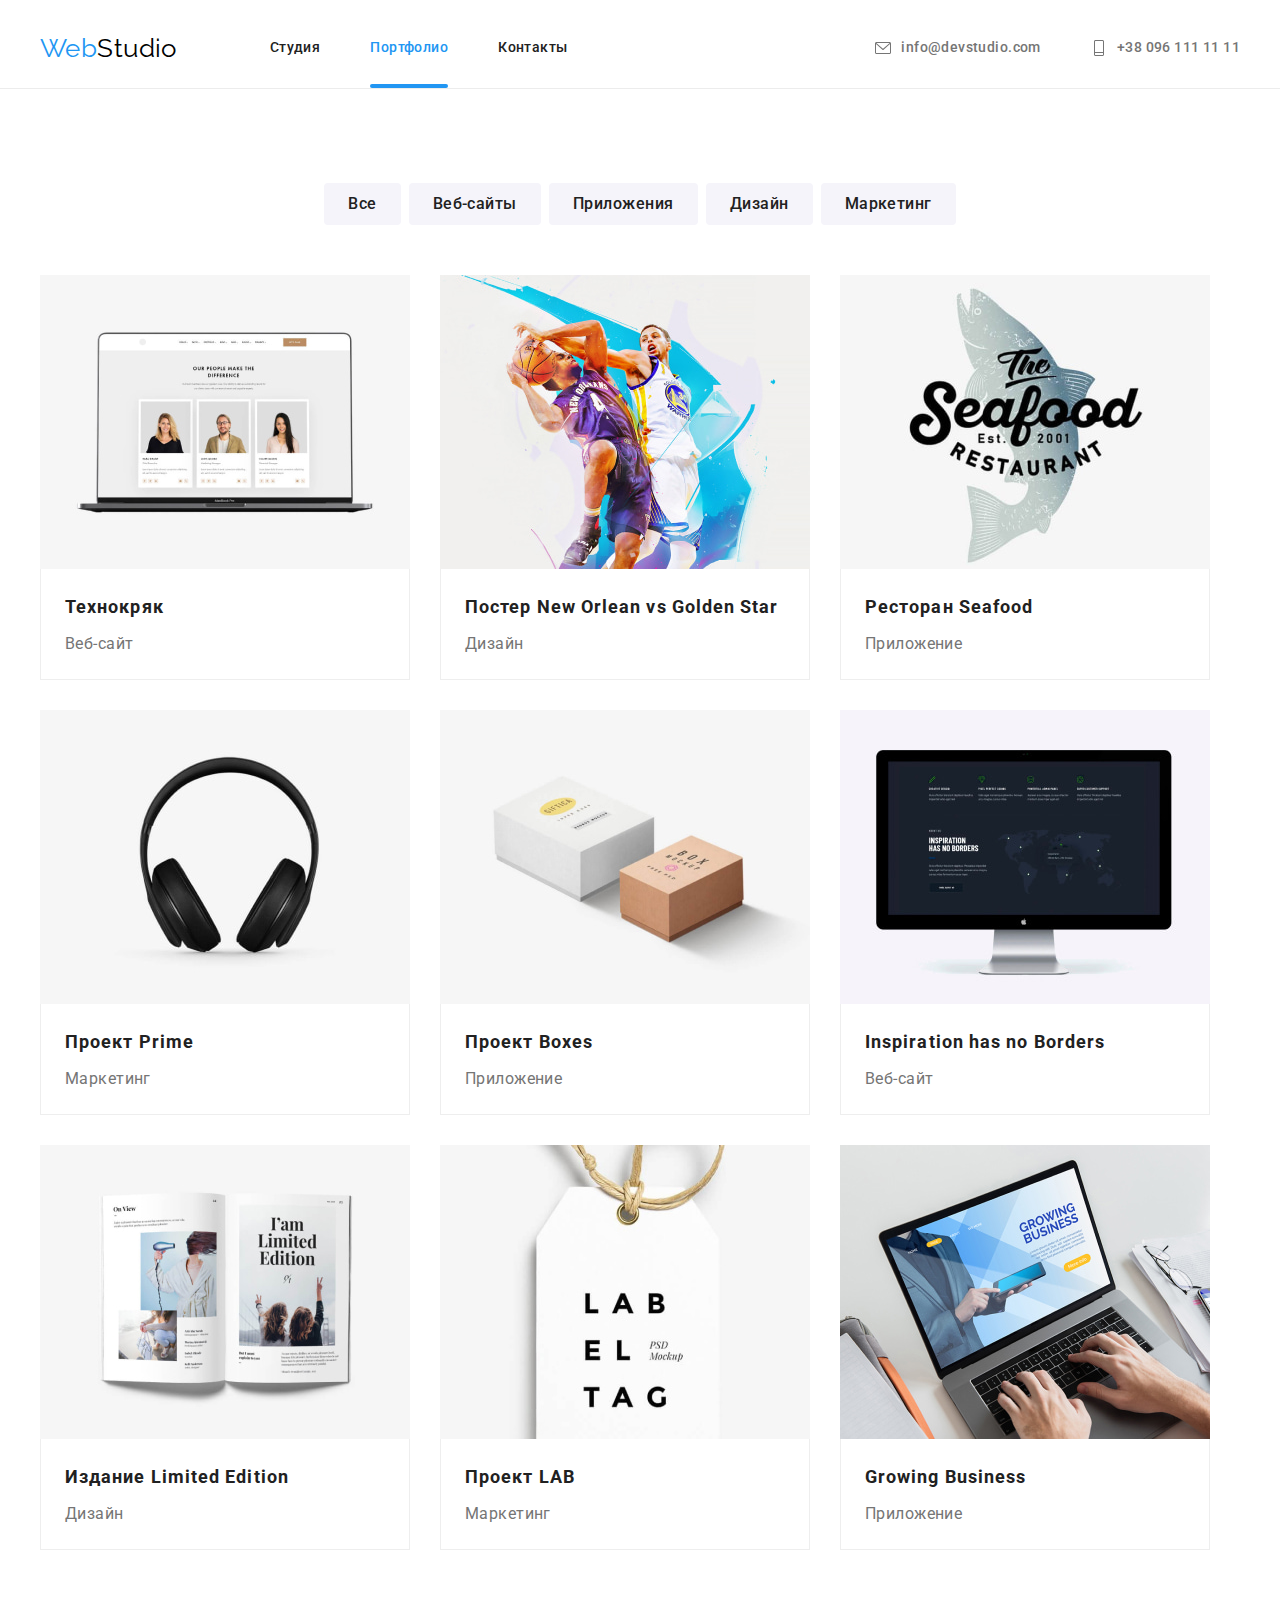
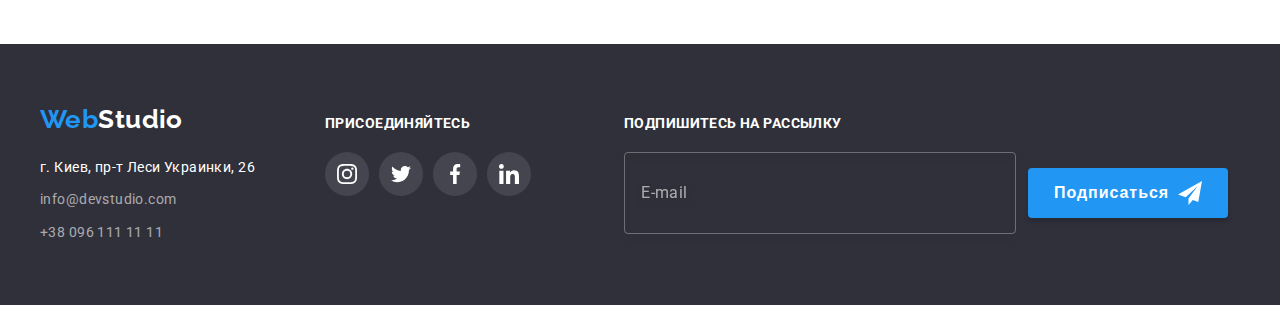
==== portfolio.html @ f27cd748 "Initial commit" ====
<!DOCTYPE html>
<html lang="ru">

<head>
  <meta charset="UTF-8" />
  <meta http-equiv="X-UA-Compatible" content="IE=edge" />
  <meta name="viewport" content="width=device-width, initial-scale=1.0" />
  <title>Web studio</title>
  <link href="https://fonts.googleapis.com/css2?family=Raleway:wght@700&family=Roboto:wght@400;500;700;900&display=swap"
    rel="stylesheet" />
  <link rel="stylesheet" href="https://cdnjs.cloudflare.com/ajax/libs/modern-normalize/1.1.0/modern-normalize.min.css"
    integrity="sha512-wpPYUAdjBVSE4KJnH1VR1HeZfpl1ub8YT/NKx4PuQ5NmX2tKuGu6U/JRp5y+Y8XG2tV+wKQpNHVUX03MfMFn9Q=="
    crossorigin="anonymous" referrerpolicy="no-referrer" />
  <link rel="stylesheet" href="./css/styles.css" />
</head>

<body class="body-portfolio">
  <!-- Шапка сайту -->
  <header class="head">
    <div class="container header">
      <a href="./index.html" class="logo-primary"> <span class="logo-header">Web</span>Studio</a>

      <nav>
        <ul class="nav-list">
          <li class="nav-list-item">
            <a href="./index.html" class="nav-link">Студия</a>
          </li>
          <li class="nav-list-item">
            <a href="./portfolio.html" class="nav-link current">Портфолио</a>
          </li>
          <li class="nav-list-item"><a href="" class="nav-link">Контакты</a></li>
        </ul>
      </nav>

      <ul class="contacts-list">
        <li class="contacts-list-item">
          <a href="mailto:info@devstudio.com" class="contacts-link">
            <svg class="mail-icon">
              <use href="./images/icons.svg#icon-mail"></use>
            </svg>info@devstudio.com</a>
        </li>
        <li class="contacts-list-item">
          <a href="tel:+380961111111" class="contacts-link">
            <svg class="telephone-icon">
              <use href="./images/icons.svg#icon-telephone"></use>
            </svg>+38 096 111 11 11</a>
        </li>
      </ul>
    </div>
  </header>

  <!-- Унікальний контент сторінки -->
  <main>
    <section class="portfolio-section">
      <div class="container">
        <ul class="btn-list">
          <li class="btn-list-item"><button type="button" class="portfolio-btn">Все</button></li>
          <li class="btn-list-item">
            <button type="button" class="portfolio-btn">Веб-сайты</button>
          </li>
          <li class="btn-list-item">
            <button type="button" class="portfolio-btn">Приложения</button>
          </li>
          <li class="btn-list-item">
            <button type="button" class="portfolio-btn">Дизайн</button>
          </li>
          <li class="btn-list-item">
            <button type="button" class="portfolio-btn">Маркетинг</button>
          </li>
        </ul>

        <ul class="portfolio-list">
          <li class="portfolio-list-item">
            <a href="" class="portfolio-link">
              <div class="thumb">
                <img class="portfolio-img" src="./images/portfolio/portf1.jpg" alt="Ноутбук" width="370" />
                <div class="overlay">Ресурс предлагает комплексные предложения с разным уровнем функционала и сервисов. Все это позволит посетителю получить исчерпывающие сведения о компании или частном лице.</div>
              </div>
              <div class="portfolio-container">
                <h2 class="portfolio-title">Технокряк</h2>
                <p class="portfolio-text">Веб-сайт</p>
              </div>
            </a>
          </li>
          <li class="portfolio-list-item">
            <a href="" class="portfolio-link">
              <div class="thumb">
                <img class="portfolio-img" src="./images/portfolio/portf2.jpg" alt="Ноутбук" width="370" />
                <div class="overlay">Ресурс предлагает комплексные предложения с разным уровнем функционала и сервисов. Все это позволит посетителю получить исчерпывающие сведения о компании или частном лице.</div>
              </div>
              <div class="portfolio-container">
                <h2 class="portfolio-title">Постер New Orlean vs Golden Star</h2>
                <p class="portfolio-text">Дизайн</p>
              </div>
            </a>
          </li>
          <li class="portfolio-list-item">
            <a href="" class="portfolio-link"><div class="thumb">
                <img class="portfolio-img" src="./images/portfolio/portf3.jpg" alt="Ноутбук" width="370" />
                <div class="overlay">Ресурс предлагает комплексные предложения с разным уровнем функционала и сервисов. Все это позволит посетителю получить исчерпывающие сведения о компании или частном лице.</div>
              </div>
              <div class="portfolio-container">
                <h2 class="portfolio-title">Ресторан Seafood</h2>
                <p class="portfolio-text">Приложение</p>
              </div>
            </a>
          </li>
          <li class="portfolio-list-item">
            <a href="" class="portfolio-link"><div class="thumb">
                <img class="portfolio-img" src="./images/portfolio/portf4.jpg" alt="Ноутбук" width="370" />
                <div class="overlay">Ресурс предлагает комплексные предложения с разным уровнем функционала и сервисов. Все это позволит посетителю получить исчерпывающие сведения о компании или частном лице.</div>
              </div>
              <div class="portfolio-container">
                <h2 class="portfolio-title">Проект Prime</h2>
                <p class="portfolio-text">Маркетинг</p>
              </div>
            </a>
          </li>
          <li class="portfolio-list-item">
            <a href="" class="portfolio-link"><div class="thumb">
                <img class="portfolio-img" src="./images/portfolio/portf5.jpg" alt="Ноутбук" width="370" />
                <div class="overlay">Ресурс предлагает комплексные предложения с разным уровнем функционала и сервисов. Все это позволит посетителю получить исчерпывающие сведения о компании или частном лице.</div>
              </div>
              <div class="portfolio-container">
                <h2 class="portfolio-title">Проект Boxes</h2>
                <p class="portfolio-text">Приложение</p>
              </div>
            </a>
          </li>
          <li class="portfolio-list-item">
            <a href="" class="portfolio-link"><div class="thumb">
                <img class="portfolio-img" src="./images/portfolio/portf6.jpg" alt="Ноутбук" width="370" />
                <div class="overlay">Ресурс предлагает комплексные предложения с разным уровнем функционала и сервисов. Все это позволит посетителю получить исчерпывающие сведения о компании или частном лице.</div>
              </div>
              <div class="portfolio-container">
                <h2 class="portfolio-title">Inspiration has no Borders</h2>
                <p class="portfolio-text">Веб-сайт</p>
              </div>
            </a>
          </li>
          <li class="portfolio-list-item">
            <a href="" class="portfolio-link"><div class="thumb">
                <img class="portfolio-img" src="./images/portfolio/portf7.jpg" alt="Ноутбук" width="370" />
                <div class="overlay">Ресурс предлагает комплексные предложения с разным уровнем функционала и сервисов. Все это позволит посетителю получить исчерпывающие сведения о компании или частном лице.</div>
              </div>
              <div class="portfolio-container">
                <h2 class="portfolio-title">Издание Limited Edition</h2>
                <p class="portfolio-text">Дизайн</p>
              </div>
            </a>
          </li>
          <li class="portfolio-list-item">
            <a href="" class="portfolio-link"><div class="thumb">
                <img class="portfolio-img" src="./images/portfolio/portf8.jpg" alt="Ноутбук" width="370" />
                <div class="overlay">Ресурс предлагает комплексные предложения с разным уровнем функционала и сервисов. Все это позволит посетителю получить исчерпывающие сведения о компании или частном лице.</div>
              </div>
              <div class="portfolio-container">
                <h2 class="portfolio-title">Проект LAB</h2>
                <p class="portfolio-text">Маркетинг</p>
              </div>
            </a>
          </li>
          <li class="portfolio-list-item">
            <a href="" class="portfolio-link"><div class="thumb">
                <img class="portfolio-img" src="./images/portfolio/portf9.jpg" alt="Ноутбук" width="370" />
                <div class="overlay">Ресурс предлагает комплексные предложения с разным уровнем функционала и сервисов. Все это позволит посетителю получить исчерпывающие сведения о компании или частном лице.</div>
              </div>
              <div class="portfolio-container">
                <h2 class="portfolio-title">Growing Business</h2>
                <p class="portfolio-text">Приложение</p>
              </div>
            </a>
          </li>
        </ul>
      </div>
    </section>
  </main>

  <!-- Підвал сайту -->
  <footer class="footer">
    <div class="container footer-container">
      <div class="address-container">
        <a href="./index.html" class="logo-secondary"><span class="logo-header">Web</span>Studio</a>
        <address class="address">
          <ul class="contacts-footer">
            <li class="contacts-footer-item">
              <a href="" class="address-link">г. Киев, пр-т Леси Украинки, 26</a>
            </li>
            <li class="contacts-footer-item">
              <a href="mailto:info@devstudio.com" class="footer-link">info@devstudio.com</a>
            </li>
            <li class="contacts-footer-item">
              <a href="tel:+380961111111" class="footer-link">+38 096 111 11 11</a>
            </li>
          </ul>
        </address>
      </div>
      <div class="join-container">
        <h3 class="join-title">присоединяйтесь</h3>
        <ul class="join-list">
          <li class="join-list-item">
            <a href="" class="join-link">
              <svg class="join-icon">
                <use href="./images/icons.svg#icon-instagram"></use>
              </svg>
            </a>
          </li>
          <li class="join-list-item">
            <a href="" class="join-link">
              <svg class="join-icon">
                <use href="./images/icons.svg#icon-twitter"></use>
              </svg>
            </a>
          </li>
          <li class="join-list-item">
            <a href="" class="join-link">
              <svg class="join-icon">
                <use href="./images/icons.svg#icon-facebook"></use>
              </svg>
            </a>
          </li>
          <li class="join-list-item">
            <a href="" class="join-link">
              <svg class="join-icon">
                <use href="./images/icons.svg#icon-linkedin"></use>
              </svg>
            </a>
          </li>
        </ul>
      </div>
      <div class="footer-subscription">
        <p class="footer-label">Подпишитесь на рассылку</p>
        <form class="footer-form" autocomplete="off">
            <input class="footer-input" type="email" name="email" placeholder="E-mail" />
          <button class="footer-btn" type="submit">
            Подписаться
            <svg class="footer-icon">
              <use href="./images/icons.svg#icon-send"></use>
            </svg>
          </button>
        </form>
      </div>
    </div>
  </footer>
</body>

</html>
---- css/styles.css ----
/* основний колір тексту #757575*/
/* колір заголовків #212121 */
/* другорядний колір заголовків #2196F3 */
/* колір герой #FFFFFF */

:root {
  --primary-color: #757575;
  --title-color: #212121;
  --secondary-title-color: #2196f3;
  --logo-color: #000000;
  --background-color: #2f303a;
  --hero-color: #ffffff;
}

body {
  margin-right: auto;
  margin-left: auto;
  background-color: var(--hero-color);
  color: var(--primary-color);
  font-family: Roboto, sans-serif;
  font-size: 14px;
  font-weight: 400;
  line-height: 1.7;
  letter-spacing: 0.03em;
}

li {
  list-style-type: none;
}

h1,
h2,
h3,
h4,
h5,
h6,
p,
ul {
  margin: 0;
  padding: 0;
}

.container {
  width: 1200px;
  margin-right: auto;
  margin-left: auto;
  padding-right: 15px;
  padding-left: 15px;
}

img {
  display: block;
}

/* Стилізація хедеру */
.head {
  border-bottom: 1px solid #ececec;
}

.header {
  display: flex;
  align-items: center;
}

.nav-list,
.contacts-list {
  margin: 0;
  padding: 0;
  display: flex;
}

.contacts-list {
  margin-left: auto;
}

.contacts-list-item:not(:last-child) {
  margin-right: 50px;
}

.nav-list-item:not(:last-child) {
  margin-right: 50px;
}

.contacts-link,
.nav-link {
  display: block;
  color: var(--primary-color);
  font-weight: 500;
  line-height: 1.14;
  text-decoration: none;
}

.mail-icon,
.telephone-icon {
  width: 16px;
  height: 16px;
  margin-right: 10px;
  fill: currentColor;
}

.contacts-link {
  display: flex;
  justify-content: center;
  align-items: center;
  padding-top: 32px;
  padding-bottom: 32px;

  transition: color 250ms cubic-bezier(0.4, 0, 0.2, 1);
}

.contacts-link:hover,
.contacts-link:focus {
  color: var(--secondary-title-color);
}

.nav-link {
  position: relative;
  display: block;
  color: var(--title-color);
  padding-top: 32px;
  padding-bottom: 32px;

  transition: color 250ms cubic-bezier(0.4, 0, 0.2, 1);
}

.nav-link:hover,
.nav-link:focus {
  color: var(--secondary-title-color);
}

.nav-link:active {
  color: var(--secondary-title-color);
}

.nav-link.current {
  color: var(--secondary-title-color);
}

.nav-link.current::after {
  content: '';
  position: absolute;
  left: 0;
  bottom: 0;
  display: block;
  width: 100%;
  height: 4px;
  background-color: #2196f3;
  border-radius: 2px;
}

.logo-primary {
  color: var(--logo-color);
  margin-right: 93px;
}
.logo-header {
  color: var(--secondary-title-color);
}
.logo,
.logo-primary {
  display: block;
  font-family: Raleway;
  font-size: 26px;
  line-height: 1.19;
  text-decoration: none;
}

/* Стилізація мейну */
.hero-title {
  max-width: 696px;
  margin-bottom: 30px;
  margin-right: auto;
  margin-left: auto;
  color: var(--hero-color);
  font-weight: 900;
  font-size: 44px;
  line-height: 1.36;
  text-align: center;
  text-transform: uppercase;
}

.section {
  padding-bottom: 94px;
}

.section-hero {
  padding-top: 200px;
  padding-bottom: 200px;
  margin-right: auto;
  margin-left: auto;
  max-width: 1600px;
  height: 600px;
  background-image: linear-gradient(to right, rgba(47, 48, 58, 0.4), rgba(47, 48, 58, 0.4)),
    url(../images/hero.jpg);
  background-size: cover;
  background-position: center;
}

.hero-btn {
  display: block;
  margin-right: auto;
  margin-left: auto;
  border-radius: 4px;
  padding: 10px 32px;
  border: 0;
  color: var(--hero-color);
  background-color: var(--secondary-title-color);
  font-family: Roboto;
  font-weight: 700;
  font-size: 16px;
  line-height: 1.88;
}

.hero-btn:hover,
.hero-btn:focus {
  cursor: pointer;
}

.backdrop {
  position: fixed;
  z-index: 999;
  top: 0;
  left: 0;
  width: 100%;
  height: 100%;
  background-color: rgba(0, 0, 0, 0.2);
  transform: scale(1);
  transition: transform 250ms cubic-bezier(0.4, 0, 0.2, 1),
  opacity 250ms cubic-bezier(0.4, 0, 0.2, 1);
}

.backdrop.is-hidden {
  opacity: 0;
  pointer-events: none;
  transform: scale(1.2);
  transition: 250ms cubic-bezier(0.4, 0, 0.2, 1);;
}

.modal {
  padding: 40px;
  width: 528px;
  height: 581px;
  background-color: var(--hero-color);
  position: absolute;
  top: 50%;
  left: 50%;
  transform: translate(-50%, -50%);
}

.close-btn {
  position: absolute;
  top: 8px;
  right: 8px;
  display: flex;
  justify-content: center;
  align-items: center;
  width: 30px;
  height: 30px;
  border-radius: 50%;
  border: 1px solid rgba(0, 0, 0, 0.1);
  background-color: var(--hero-color);
  cursor: pointer;
  transition: fill 250ms cubic-bezier(0.4, 0, 0.2, 1);
}

.close-icon {
  height: 100%;
}

.close-btn:hover,
.close-btn:focus {
  fill: var(--secondary-title-color);
}

.form-title {
  margin-bottom: 11px;
font-weight: 700;
font-size: 20px;
line-height: 1.15;
text-align: center;

color: var(--title-color)
}

.label {
  display: block;
  margin-bottom: 4px;
font-size: 12px;
line-height: 1.17;
letter-spacing: 0.01em;

color: var(--primary-color)
}

.form-field {
  position: relative;
}

.form-input {
  display: block;
  width: 448px;
height: 40px;
margin-bottom: 10px;
padding: 14px 15px;
padding-left: 42px;
border: 1px solid rgba(33, 33, 33, 0.2);
border-radius: 4px;
transition: border-color 250ms cubic-bezier(0.4, 0, 0.2, 1);
}

.form-input:hover,
.form-input:focus {
  border-color: var(--secondary-title-color);
  outline: none;
}

.form-input:focus + .modal-icon {
  fill: var(--secondary-title-color);
}

.modal-icon {
  position: absolute;
  top: 50%;
  left: 15px;
  width: 18px;
  height: 18px;
  transform: translateY(-50%);
  transition: fill 250ms cubic-bezier(0.4, 0, 0.2, 1);
}

.coment {
  display: block;
  margin-bottom: 20px;
  padding: 12px 16px;
  width: 448px;
  height: 120px;
  border: 1px solid rgba(33, 33, 33, 0.2);
border-radius: 4px;
resize: none;
transition: border-color 250ms cubic-bezier(0.4, 0, 0.2, 1);
}

.coment:hover,
.coment:focus {
  border-color: var(--secondary-title-color);
  outline: none;
}

.condition-link {
  color: var(--secondary-title-color);
  text-decoration: underline;
}

.checkbox-agree {
  display: flex;
  align-items: center;
  justify-content: center;
  margin-bottom: 30px;
line-height: 1.7;

color: var(--primary-color)
}

.checkbox {
  position: absolute;
  appearance: none;
}

.checkbox-icon {
  display: inline-block;
  margin-right: 7px;
  width: 16px;
  height: 15px;
  background-color: transparent;
  border: 1px solid var(--title-color);
  border-radius: 2px;
}

.checkbox:focus + .checkbox-icon {
  border: 2px solid var(--logo-color);
}

.checkbox:checked + .checkbox-icon {
  background-image: url(../images/checkbox.svg);
  background-size: contain;
  border-color: var(--secondary-title-color)
}

.send-btn {
  display: block;
padding: 10px 55px;
margin-right: auto;
margin-left: auto;
background-color: var(--secondary-title-color);
color: var(--hero-color);
font-weight: 700;
font-size: 16px;
line-height: 1.88;
text-align: center;
letter-spacing: 0.06em;
border: none;
box-shadow: 0px 4px 4px rgba(0, 0, 0, 0.15);
border-radius: 4px;
cursor: pointer;
}

.pros-list,
.work-list,
.team-list {
  display: flex;
}

.pros-section {
  padding-top: 94px;
}

.pros-list-item {
  width: 270px;
}

.pros-list-item:not(:last-child) {
  margin-right: 30px;
}

.pros-icon-container {
  width: 270px;
  height: 120px;
  display: flex;
  justify-content: center;
  align-items: center;
  margin-bottom: 30px;
  background-color: #f5f4fa;
  border-radius: 4px;
}

.pros-icon {
  width: 70px;
  height: 70px;
}

.pros-title {
  margin-bottom: 10px;
  color: var(--title-color);
  font-size: 14px;
  font-weight: 700;
  line-height: 1.14;
  text-transform: uppercase;
}

.work-list-item:not(:last-child) {
  margin-right: 30px;
}

.work-list-item {
  position: relative;
}


.work-title,
.team-title {
  margin-bottom: 50px;
  color: var(--title-color);
  font-size: 36px;
  line-height: 1.17;
  text-align: center;
}

.work-text {
  position: absolute;
  left: 0;
  bottom: 0;
  width: 100%;
  height: 70px;
  padding-top: 27px;
  padding-bottom: 27px;

  font-weight: 700;
  line-height: 1.14;
  text-align: center;
  text-transform: uppercase;

  color: var(--hero-color);
  background: rgba(47, 48, 58, 0.8);
}


/* Наша команда */

.team {
  padding-top: 94px;
  padding-bottom: 94px;
  background-color: #f5f4fa;
}

.team-list-item {
  border-bottom-right-radius: 4px;
  border-bottom-left-radius: 4px;
  box-shadow: 0px 1px 3px rgba(0, 0, 0, 0.12), 0px 1px 1px rgba(0, 0, 0, 0.14),
    0px 2px 1px rgba(0, 0, 0, 0.2);
  background-color: var(--hero-color);
  text-align: center;
}

.team-list-item:not(:last-child) {
  margin-right: 30px;
}

.team-container {
  padding-top: 30px;
  padding-right: 32px;
  padding-bottom: 30px;
  padding-left: 32px;
}

.staff-title {
  margin-bottom: 10px;
  color: var(--title-color);
  font-size: 16px;
  font-weight: 500;
  line-height: 1.19;
}

.staff-position {
  margin-bottom: 16px;
  font-size: 16px;
  line-height: 1.19;
}

.social-list {
  display: flex;
}

.social-list-item:not(:last-child) {
  margin-right: 10px;
}

.social-link {
  display: flex;
  justify-content: center;
  align-items: center;
  width: 44px;
  height: 44px;
  border-radius: 50%;

  transition: background-color 250ms cubic-bezier(0.4, 0, 0.2, 1);
}

.social-icon {
  width: 20px;
  height: 20px;
  fill: #afb1b8;

  transition: fill 250ms cubic-bezier(0.4, 0, 0.2, 1);
}

.social-link:hover,
.social-link:focus {
  background-color: var(--secondary-title-color);
  border-radius: 50%;
}

.social-link:hover .social-icon,
.social-link:focus .social-icon {
  fill: var(--hero-color);
}

/* Постійні клієнти */

.clients-section {
  padding-top: 94px;
  padding-bottom: 94px;
}

.clients-title {
  margin-bottom: 50px;
  font-weight: 700;
  font-size: 36px;
  line-height: 1.17;
  text-align: center;

  color: var(--title-color);
}

.clients-list {
  display: flex;
}

.clients-list-item:not(:last-child) {
  margin-right: 30px;
}

.clients-link {
  display: flex;
  justify-content: center;
  align-items: center;
  width: 170px;
  height: 92px;
  border: 1px solid #afb1b8;
  border-radius: 4px;

  transition: border 250ms cubic-bezier(0.4, 0, 0.2, 1);
}

.clients-link:hover,
.clients-link:focus {
  border: 1px solid var(--secondary-title-color);
}

.clients-icon {
  width: 106px;
  height: 60px;
  fill: #afb1b8;

  transition: fill 250ms cubic-bezier(0.4, 0, 0.2, 1);
}

.clients-icon:hover,
.clients-icon:focus {
  fill: var(--secondary-title-color);
}

.clients-link:hover .clients-icon,
.clients-link:focus .clients-icon {
  fill: var(--secondary-title-color);
}

/* Футер */

.footer {
  padding-top: 60px;
  padding-bottom: 60px;
}

.logo,
.logo-secondary {
  font-family: Raleway;
  font-size: 26px;
  font-weight: 700;
  line-height: 1.19;
  text-decoration: none;
  background-color: #2f303a;
}

.logo-secondary {
  color: var(--hero-color);
}

.footer,
.section-hero {
  background-color: var(--background-color);
}

.address {
  margin-top: 20px;
  font-style: normal;
}

.address-link {
  color: var(--hero-color);
  text-decoration: none;
}

.contacts-footer-item:not(:last-child) {
  margin-bottom: 9px;
}

.footer-link {
  color: #ffffff99;
  text-decoration: none;
}

.address-container {
  margin-right: 70px;
}

.footer-container {
  display: flex;
  align-items: baseline;
}

.join-title {
  margin-bottom: 20px;
  font-size: 14px;
  font-weight: 700;
  line-height: 1.14;
  text-transform: uppercase;

  color: var(--hero-color);
}

.join-list {
  display: flex;
}

.join-list-item:not(:last-child) {
  margin-right: 10px;
}

.join-link {
  display: flex;
  justify-content: center;
  align-items: center;
  width: 44px;
  height: 44px;
  border-radius: 50%;
  background-color: rgba(255, 255, 255, 0.1);

  transition: background-color 250ms cubic-bezier(0.4, 0, 0.2, 1);
}

.join-icon {
  width: 20px;
  height: 20px;
  fill: var(--hero-color);
}

.join-link:hover,
.join-link:focus {
  background-color: var(--secondary-title-color);
}

.footer-subscription {
  margin-left: 93px;
}

.footer-form {
display: flex;
justify-content: center;
align-items: center;
}

.footer-label {
  display: block;
  margin-bottom: 20px;

font-weight: 700;
line-height: 1.14;
text-transform: uppercase;

color: var(--hero-color)
}

.footer-input {
  padding: 15px 16px;
  margin-right: 12px;
  width: 358px;
height: 50px;
  border: 1px solid rgba(255, 255, 255, 0.3);
filter: drop-shadow(0px 4px 4px rgba(0, 0, 0, 0.15));
border-radius: 4px;
background-color: transparent;

font-size: 16px;
font-family: Roboto;
line-height: 1.25;
color: var(--hero-color);
}

.footer-input::placeholder {
font-size: 16px;
line-height: 1.25;

display: flex;
align-items: center;
letter-spacing: 0.03em;

color: rgba(255, 255, 255, 0.6);
}

.footer-btn {
  display: flex;
  justify-content: center;
  align-items: center;
width: 200px;
height: 50px;
padding-top: 10px;
padding-bottom: 10px;

background-color: var(--secondary-title-color);
border-color: transparent;
box-shadow: 0px 4px 4px rgba(0, 0, 0, 0.15);
border-radius: 4px;

font-weight: 700;
font-size: 16px;
line-height: 1.88;
letter-spacing: 0.06em;

color: var(--hero-color);

cursor: pointer;
}

.footer-icon {
  width: 24px;
  height: 24px;
  margin-left: 9px;
}

/* Стилізація порфоліо */

.body-portfolio {
  margin-right: auto;
  margin-left: auto;
}

.portfolio-section {
  padding-top: 94px;
  padding-bottom: 94px;
}

.btn-list {
  display: flex;
  justify-content: center;
  margin-bottom: 50px;
}

.portfolio-btn {
  padding: 6px 22px;
  border-radius: 4px;
  border-color: transparent;
  cursor: pointer;
  background-color: #f5f4fa;
  color: var(--title-color);
  font-family: Roboto;
  font-size: 16px;
  font-weight: 500;
  line-height: 1.6;
  letter-spacing: 0.03em;

  transition: background-color 250ms cubic-bezier(0.4, 0, 0.2, 1),
    color 250ms cubic-bezier(0.4, 0, 0.2, 1), box-shadow 250ms cubic-bezier(0.4, 0, 0.2, 1);
}

.btn-list-item:not(:last-child) {
  margin-right: 8px;
}

.portfolio-btn:hover,
.portfolio-btn:focus {
  background-color: var(--secondary-title-color);
  color: var(--hero-color);
  box-shadow: 0px 3px 1px rgba(0, 0, 0, 0.1), 0px 1px 2px rgba(0, 0, 0, 0.08),
    0px 2px 2px rgba(0, 0, 0, 0.12);
}

.portfolio-list {
  display: flex;
  flex-wrap: wrap;
  gap: 30px;
}

.thumb {
  position: relative;
  overflow: hidden;
}

.overlay {
  position: absolute;
  left: 0;
  top: 0;
  padding: 63px 24px;
  width: 100%;
  font-size: 18px;
  line-height: 1.56;

  color: #ffffff;
  background-color: rgba(33, 150, 243, 0.9);
  transform: translateY(100%);
  transition: transform 250ms cubic-bezier(0.4, 0, 0.2, 1);
}



.portfolio-title {
  color: var(--title-color);
  font-size: 18px;
  line-height: 2;
  letter-spacing: 0.06em;
}

.portfolio-text {
  margin-top: 4px;
  color: var(--primary-color);
  font-size: 16px;
  line-height: 1.88;
}

.portfolio-container {
  padding-top: 20px;
  padding-right: 24px;
  padding-bottom: 20px;
  padding-left: 24px;
  border-bottom: 1px solid #eeeeee;
  border-right: 1px solid #eeeeee;
  border-left: 1px solid #eeeeee;
}

.portfolio-link {
  display: block;
  text-decoration: none;

  transition: box-shadow 250ms cubic-bezier(0.4, 0, 0.2, 1);
}

.portfolio-link:hover,
.portfolio-link:focus {
  box-shadow: 0px 1px 1px rgba(0, 0, 0, 0.12), 0px 4px 4px rgba(0, 0, 0, 0.06),
    1px 4px 6px rgba(0, 0, 0, 0.16);
}

.portfolio-link:hover .overlay,
.portfolio-link:focus .overlay{
  transform: translateY(0);
}
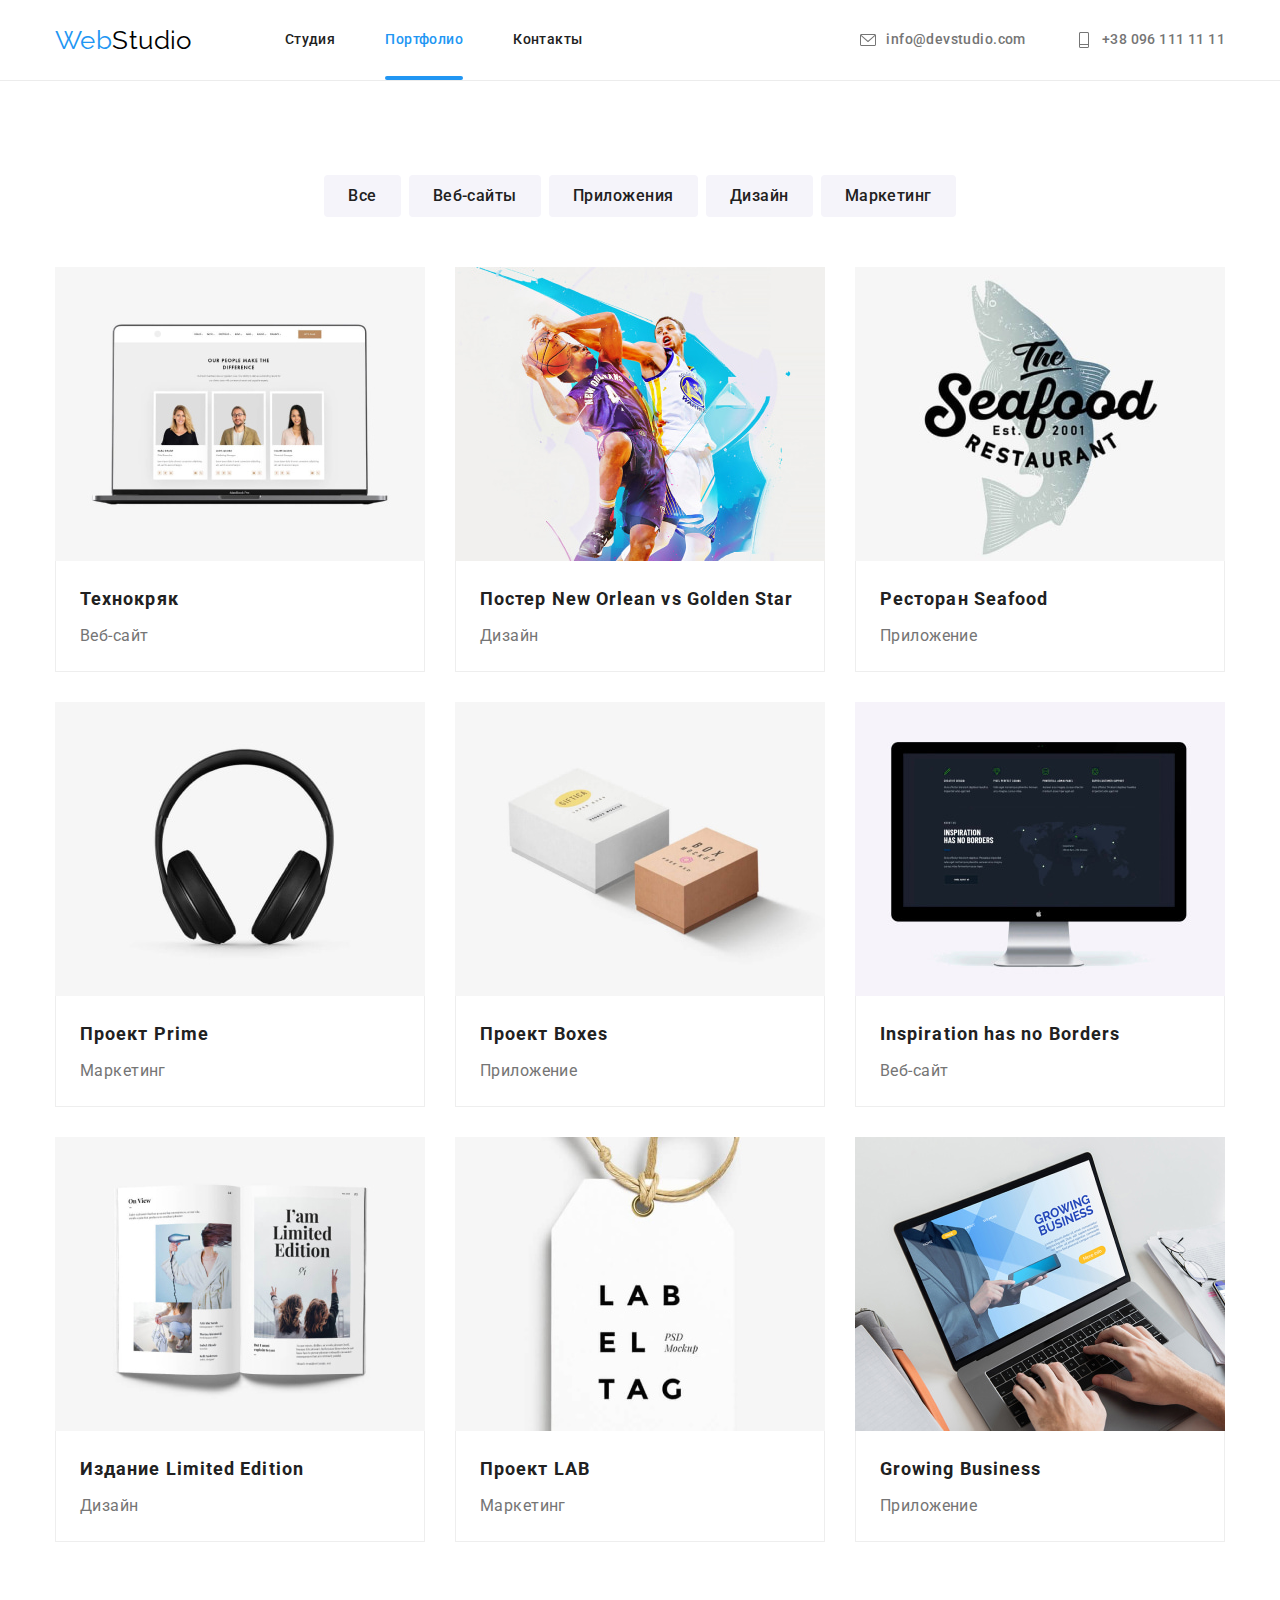
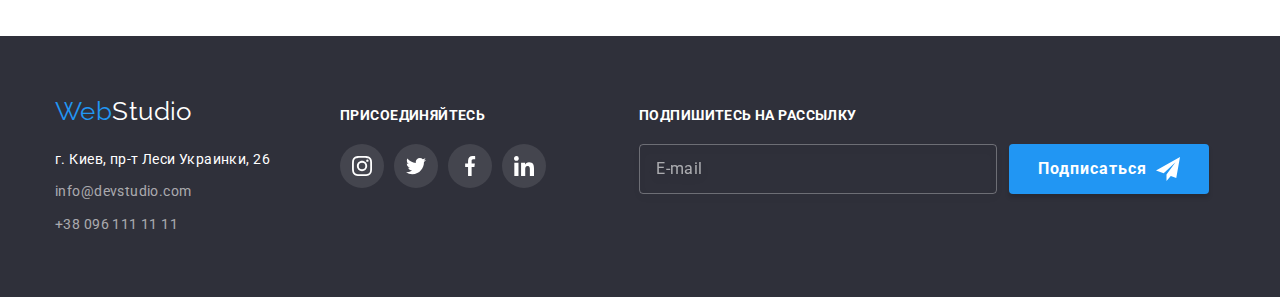
==== commit e8500c79: "Використання методології ВЕМ і препроцесора SASS" ====
--- a/portfolio.html
+++ b/portfolio.html
@@ -8,70 +8,71 @@
   <title>Web studio</title>
   <link href="https://fonts.googleapis.com/css2?family=Raleway:wght@700&family=Roboto:wght@400;500;700;900&display=swap"
     rel="stylesheet" />
-  <link rel="stylesheet" href="https://cdnjs.cloudflare.com/ajax/libs/modern-normalize/1.1.0/modern-normalize.min.css"
-    integrity="sha512-wpPYUAdjBVSE4KJnH1VR1HeZfpl1ub8YT/NKx4PuQ5NmX2tKuGu6U/JRp5y+Y8XG2tV+wKQpNHVUX03MfMFn9Q=="
-    crossorigin="anonymous" referrerpolicy="no-referrer" />
-  <link rel="stylesheet" href="./css/styles.css" />
+    <link rel="stylesheet" href="./css/main.min.css">
 </head>
 
 <body class="body-portfolio">
   <!-- Шапка сайту -->
   <header class="head">
-    <div class="container header">
-      <a href="./index.html" class="logo-primary"> <span class="logo-header">Web</span>Studio</a>
-
-      <nav>
-        <ul class="nav-list">
-          <li class="nav-list-item">
-            <a href="./index.html" class="nav-link">Студия</a>
-          </li>
-          <li class="nav-list-item">
-            <a href="./portfolio.html" class="nav-link current">Портфолио</a>
-          </li>
-          <li class="nav-list-item"><a href="" class="nav-link">Контакты</a></li>
-        </ul>
-      </nav>
-
-      <ul class="contacts-list">
-        <li class="contacts-list-item">
-          <a href="mailto:info@devstudio.com" class="contacts-link">
-            <svg class="mail-icon">
-              <use href="./images/icons.svg#icon-mail"></use>
-            </svg>info@devstudio.com</a>
-        </li>
-        <li class="contacts-list-item">
-          <a href="tel:+380961111111" class="contacts-link">
-            <svg class="telephone-icon">
-              <use href="./images/icons.svg#icon-telephone"></use>
-            </svg>+38 096 111 11 11</a>
-        </li>
-      </ul>
-    </div>
-  </header>
+        <div class="container header">
+            <a href="./index.html" class="logo--primary">
+                <span class="logo-header">Web</span>Studio</a>
+
+            <nav>
+                <ul class="nav-list">
+                    <li class="nav-list__item">
+                        <a href="./index.html" class="nav__link">Студия</a>
+                    </li>
+                    <li class="nav-list__item">
+                        <a href="./portfolio.html" class="nav__link nav__link--current">Портфолио</a>
+                    </li>
+                    <li class="nav-list__item">
+                        <a href="" class="nav__link">Контакты</a>
+                    </li>
+                </ul>
+            </nav>
+
+            <ul class="contacts-list">
+                <li class="contacts-list__item">
+                    <a href="mailto:info@devstudio.com" class="contacts__link">
+                        <svg class="mail-icon">
+                            <use href="./images/icons.svg#icon-mail"></use>
+                        </svg>info@devstudio.com</a>
+                </li>
+                <li class="contacts-list__item">
+                    <a href="tel:+380961111111" class="contacts__link">
+                        <svg class="telephone-icon">
+                            <use href="./images/icons.svg#icon-telephone"></use>
+                        </svg>+38 096 111 11 11</a>
+                </li>
+            </ul>
+        </div>
+    </header>
+
 
   <!-- Унікальний контент сторінки -->
   <main>
     <section class="portfolio-section">
       <div class="container">
         <ul class="btn-list">
-          <li class="btn-list-item"><button type="button" class="portfolio-btn">Все</button></li>
-          <li class="btn-list-item">
-            <button type="button" class="portfolio-btn">Веб-сайты</button>
-          </li>
-          <li class="btn-list-item">
-            <button type="button" class="portfolio-btn">Приложения</button>
-          </li>
-          <li class="btn-list-item">
-            <button type="button" class="portfolio-btn">Дизайн</button>
-          </li>
-          <li class="btn-list-item">
-            <button type="button" class="portfolio-btn">Маркетинг</button>
+          <li class="btn-list__item"><button type="button" class="btn-list__button">Все</button></li>
+          <li class="btn-list__item">
+            <button type="button" class="btn-list__button">Веб-сайты</button>
+          </li>
+          <li class="btn-list__item">
+            <button type="button" class="btn-list__button">Приложения</button>
+          </li>
+          <li class="btn-list__item">
+            <button type="button" class="btn-list__button">Дизайн</button>
+          </li>
+          <li class="btn-list__item">
+            <button type="button" class="btn-list__button">Маркетинг</button>
           </li>
         </ul>
 
         <ul class="portfolio-list">
-          <li class="portfolio-list-item">
-            <a href="" class="portfolio-link">
+          <li class="portfolio-list__item">
+            <a href="" class="portfolio-list__link">
               <div class="thumb">
                 <img class="portfolio-img" src="./images/portfolio/portf1.jpg" alt="Ноутбук" width="370" />
                 <div class="overlay">Ресурс предлагает комплексные предложения с разным уровнем функционала и сервисов. Все это позволит посетителю получить исчерпывающие сведения о компании или частном лице.</div>
@@ -82,8 +83,8 @@
               </div>
             </a>
           </li>
-          <li class="portfolio-list-item">
-            <a href="" class="portfolio-link">
+          <li class="portfolio-list__item">
+            <a href="" class="portfolio-list__link">
               <div class="thumb">
                 <img class="portfolio-img" src="./images/portfolio/portf2.jpg" alt="Ноутбук" width="370" />
                 <div class="overlay">Ресурс предлагает комплексные предложения с разным уровнем функционала и сервисов. Все это позволит посетителю получить исчерпывающие сведения о компании или частном лице.</div>
@@ -94,8 +95,8 @@
               </div>
             </a>
           </li>
-          <li class="portfolio-list-item">
-            <a href="" class="portfolio-link"><div class="thumb">
+          <li class="portfolio-list__item">
+            <a href="" class="portfolio-list__link"><div class="thumb">
                 <img class="portfolio-img" src="./images/portfolio/portf3.jpg" alt="Ноутбук" width="370" />
                 <div class="overlay">Ресурс предлагает комплексные предложения с разным уровнем функционала и сервисов. Все это позволит посетителю получить исчерпывающие сведения о компании или частном лице.</div>
               </div>
@@ -105,8 +106,8 @@
               </div>
             </a>
           </li>
-          <li class="portfolio-list-item">
-            <a href="" class="portfolio-link"><div class="thumb">
+          <li class="portfolio-list__item">
+            <a href="" class="portfolio-list__link"><div class="thumb">
                 <img class="portfolio-img" src="./images/portfolio/portf4.jpg" alt="Ноутбук" width="370" />
                 <div class="overlay">Ресурс предлагает комплексные предложения с разным уровнем функционала и сервисов. Все это позволит посетителю получить исчерпывающие сведения о компании или частном лице.</div>
               </div>
@@ -116,8 +117,8 @@
               </div>
             </a>
           </li>
-          <li class="portfolio-list-item">
-            <a href="" class="portfolio-link"><div class="thumb">
+          <li class="portfolio-list__item">
+            <a href="" class="portfolio-list__link"><div class="thumb">
                 <img class="portfolio-img" src="./images/portfolio/portf5.jpg" alt="Ноутбук" width="370" />
                 <div class="overlay">Ресурс предлагает комплексные предложения с разным уровнем функционала и сервисов. Все это позволит посетителю получить исчерпывающие сведения о компании или частном лице.</div>
               </div>
@@ -127,8 +128,8 @@
               </div>
             </a>
           </li>
-          <li class="portfolio-list-item">
-            <a href="" class="portfolio-link"><div class="thumb">
+          <li class="portfolio-list__item">
+            <a href="" class="portfolio-list__link"><div class="thumb">
                 <img class="portfolio-img" src="./images/portfolio/portf6.jpg" alt="Ноутбук" width="370" />
                 <div class="overlay">Ресурс предлагает комплексные предложения с разным уровнем функционала и сервисов. Все это позволит посетителю получить исчерпывающие сведения о компании или частном лице.</div>
               </div>
@@ -138,8 +139,8 @@
               </div>
             </a>
           </li>
-          <li class="portfolio-list-item">
-            <a href="" class="portfolio-link"><div class="thumb">
+          <li class="portfolio-list__item">
+            <a href="" class="portfolio-list__link"><div class="thumb">
                 <img class="portfolio-img" src="./images/portfolio/portf7.jpg" alt="Ноутбук" width="370" />
                 <div class="overlay">Ресурс предлагает комплексные предложения с разным уровнем функционала и сервисов. Все это позволит посетителю получить исчерпывающие сведения о компании или частном лице.</div>
               </div>
@@ -149,8 +150,8 @@
               </div>
             </a>
           </li>
-          <li class="portfolio-list-item">
-            <a href="" class="portfolio-link"><div class="thumb">
+          <li class="portfolio-list__item">
+            <a href="" class="portfolio-list__link"><div class="thumb">
                 <img class="portfolio-img" src="./images/portfolio/portf8.jpg" alt="Ноутбук" width="370" />
                 <div class="overlay">Ресурс предлагает комплексные предложения с разным уровнем функционала и сервисов. Все это позволит посетителю получить исчерпывающие сведения о компании или частном лице.</div>
               </div>
@@ -160,8 +161,8 @@
               </div>
             </a>
           </li>
-          <li class="portfolio-list-item">
-            <a href="" class="portfolio-link"><div class="thumb">
+          <li class="portfolio-list__item">
+            <a href="" class="portfolio-list__link"><div class="thumb">
                 <img class="portfolio-img" src="./images/portfolio/portf9.jpg" alt="Ноутбук" width="370" />
                 <div class="overlay">Ресурс предлагает комплексные предложения с разным уровнем функционала и сервисов. Все это позволит посетителю получить исчерпывающие сведения о компании или частном лице.</div>
               </div>
@@ -180,17 +181,17 @@
   <footer class="footer">
     <div class="container footer-container">
       <div class="address-container">
-        <a href="./index.html" class="logo-secondary"><span class="logo-header">Web</span>Studio</a>
+        <a href="./index.html" class="logo--secondary"><span class="logo-header">Web</span>Studio</a>
         <address class="address">
           <ul class="contacts-footer">
-            <li class="contacts-footer-item">
+            <li class="contacts-footer__item">
               <a href="" class="address-link">г. Киев, пр-т Леси Украинки, 26</a>
             </li>
-            <li class="contacts-footer-item">
-              <a href="mailto:info@devstudio.com" class="footer-link">info@devstudio.com</a>
+            <li class="contacts-footer__item">
+              <a href="mailto:info@devstudio.com" class="contacts-footer__link">info@devstudio.com</a>
             </li>
-            <li class="contacts-footer-item">
-              <a href="tel:+380961111111" class="footer-link">+38 096 111 11 11</a>
+            <li class="contacts-footer__item">
+              <a href="tel:+380961111111" class="contacts-footer__link">+38 096 111 11 11</a>
             </li>
           </ul>
         </address>
@@ -198,30 +199,30 @@
       <div class="join-container">
         <h3 class="join-title">присоединяйтесь</h3>
         <ul class="join-list">
-          <li class="join-list-item">
-            <a href="" class="join-link">
-              <svg class="join-icon">
+          <li class="join-list__item">
+            <a href="" class="join-list__link">
+              <svg class="join-list__icon">
                 <use href="./images/icons.svg#icon-instagram"></use>
               </svg>
             </a>
           </li>
-          <li class="join-list-item">
-            <a href="" class="join-link">
-              <svg class="join-icon">
+          <li class="join-list__item">
+            <a href="" class="join-list__link">
+              <svg class="join-list__icon">
                 <use href="./images/icons.svg#icon-twitter"></use>
               </svg>
             </a>
           </li>
-          <li class="join-list-item">
-            <a href="" class="join-link">
-              <svg class="join-icon">
+          <li class="join-list__item">
+            <a href="" class="join-list__link">
+              <svg class="join-list__icon">
                 <use href="./images/icons.svg#icon-facebook"></use>
               </svg>
             </a>
           </li>
-          <li class="join-list-item">
-            <a href="" class="join-link">
-              <svg class="join-icon">
+          <li class="join-list__item">
+            <a href="" class="join-list__link">
+              <svg class="join-list__icon">
                 <use href="./images/icons.svg#icon-linkedin"></use>
               </svg>
             </a>
@@ -234,7 +235,7 @@
             <input class="footer-input" type="email" name="email" placeholder="E-mail" />
           <button class="footer-btn" type="submit">
             Подписаться
-            <svg class="footer-icon">
+            <svg class="footer-btn__icon">
               <use href="./images/icons.svg#icon-send"></use>
             </svg>
           </button>
--- a/css/main.min.css
+++ b/css/main.min.css
@@ -0,0 +1 @@
+/*! modern-normalize v1.1.0 | MIT License | https://github.com/sindresorhus/modern-normalize */*,::after,::before{-webkit-box-sizing:border-box;box-sizing:border-box}html{-moz-tab-size:4;-o-tab-size:4;tab-size:4}html{line-height:1.15;-webkit-text-size-adjust:100%}body{margin:0}body{font-family:system-ui,-apple-system,"Segoe UI",Roboto,Helvetica,Arial,sans-serif,"Apple Color Emoji","Segoe UI Emoji"}hr{height:0;color:inherit}abbr[title]{-webkit-text-decoration:underline dotted;text-decoration:underline dotted}b,strong{font-weight:bolder}code,kbd,pre,samp{font-family:ui-monospace,SFMono-Regular,Consolas,"Liberation Mono",Menlo,monospace;font-size:1em}small{font-size:80%}sub,sup{font-size:75%;line-height:0;position:relative;vertical-align:baseline}sub{bottom:-0.25em}sup{top:-0.5em}table{text-indent:0;border-color:inherit}button,input,optgroup,select,textarea{font-family:inherit;font-size:100%;line-height:1.15;margin:0}button,select{text-transform:none}[type=button],[type=reset],[type=submit],button{-webkit-appearance:button}::-moz-focus-inner{border-style:none;padding:0}:-moz-focusring{outline:1px dotted ButtonText}:-moz-ui-invalid{box-shadow:none}legend{padding:0}progress{vertical-align:baseline}::-webkit-inner-spin-button,::-webkit-outer-spin-button{height:auto}[type=search]{-webkit-appearance:textfield;outline-offset:-2px}::-webkit-search-decoration{-webkit-appearance:none}::-webkit-file-upload-button{-webkit-appearance:button;font:inherit}summary{display:list-item}body{margin-right:auto;margin-left:auto;background-color:#fff;color:#757575;font-family:Roboto,sans-serif;font-size:14px;font-weight:400;line-height:1.7;letter-spacing:.03em}li{list-style-type:none}h1,h2,h3,h4,h5,h6,p,ul{margin:0;padding:0}.container{width:1200px;margin-right:auto;margin-left:auto;padding-right:15px;padding-left:15px}img{display:block}.section{padding-bottom:94px}.portfolio-section{padding-top:94px;padding-bottom:94px}.logo-header{color:#2196f3}.logo--secondary,.logo--primary{font-family:Raleway,sans-serif;font-size:26px;line-height:1.19;text-decoration:none}.head{border-bottom:1px solid #ececec}.header{display:-webkit-box;display:-ms-flexbox;display:flex;-webkit-box-align:center;-ms-flex-align:center;align-items:center}.logo--primary{margin-right:93px;color:#000}.nav-list{margin:0;padding:0;display:-webkit-box;display:-ms-flexbox;display:flex}.nav-list__item:not(:last-child){margin-right:50px}.nav__link{display:block;color:#757575;font-weight:500;line-height:1.14;text-decoration:none}.nav__link{position:relative;display:block;color:#212121;padding-top:32px;padding-bottom:32px;-webkit-transition:color 250ms cubic-bezier(0.4, 0, 0.2, 1);transition:color 250ms cubic-bezier(0.4, 0, 0.2, 1)}.nav__link:hover,.nav__link:focus{color:#2196f3}.nav__link:active{color:#2196f3}.nav__link--current{color:#2196f3}.nav__link--current::after{content:"";position:absolute;left:0;bottom:0;display:block;width:100%;height:4px;background-color:#2196f3;border-radius:2px}.nav__link.current::after{content:"";position:absolute;left:0;bottom:0;display:block;width:100%;height:4px;background-color:#2196f3;border-radius:2px}.contacts-list{margin:0;padding:0;display:-webkit-box;display:-ms-flexbox;display:flex;margin-left:auto}.contacts-list__item:not(:last-child){margin-right:50px}.contacts__link{display:-webkit-box;display:-ms-flexbox;display:flex;-webkit-box-pack:center;-ms-flex-pack:center;justify-content:center;-webkit-box-align:center;-ms-flex-align:center;align-items:center;padding-top:32px;padding-bottom:32px;-webkit-transition:color 250ms cubic-bezier(0.4, 0, 0.2, 1);transition:color 250ms cubic-bezier(0.4, 0, 0.2, 1);color:#757575;font-weight:500;line-height:1.14;text-decoration:none}.contacts__link:hover,.contacts__link:focus{color:#2196f3}.mail-icon,.telephone-icon{width:16px;height:16px;margin-right:10px;fill:currentColor}.hero-title{max-width:696px;margin-bottom:30px;margin-right:auto;margin-left:auto;color:#fff;font-weight:900;font-size:44px;line-height:1.36;text-align:center;text-transform:uppercase}.section-hero{padding-top:200px;padding-bottom:200px;margin-right:auto;margin-left:auto;max-width:1600px;height:600px;background-image:-webkit-gradient(linear, left top, right top, from(rgba(47, 48, 58, 0.4)), to(rgba(47, 48, 58, 0.4))),url(../images/hero.jpg);background-image:linear-gradient(to right, rgba(47, 48, 58, 0.4), rgba(47, 48, 58, 0.4)),url(../images/hero.jpg);background-size:cover;background-position:center}.hero-btn{display:block;margin-right:auto;margin-left:auto;border-radius:4px;padding:10px 32px;border:0;color:#fff;background-color:#2196f3;font-family:Roboto,sans-serif;font-weight:700;font-size:16px;line-height:1.88}.hero-btn:hover,.hero-btn:focus{cursor:pointer}.backdrop{position:fixed;z-index:999;top:0;left:0;width:100%;height:100%;background-color:rgba(0,0,0,.2);-webkit-transform:scale(1);transform:scale(1);-webkit-transition:opacity 250ms 250ms cubic-bezier(0.4, 0, 0.2, 1),-webkit-transform 250ms 250ms cubic-bezier(0.4, 0, 0.2, 1);transition:opacity 250ms 250ms cubic-bezier(0.4, 0, 0.2, 1),-webkit-transform 250ms 250ms cubic-bezier(0.4, 0, 0.2, 1);transition:transform 250ms 250ms cubic-bezier(0.4, 0, 0.2, 1),opacity 250ms 250ms cubic-bezier(0.4, 0, 0.2, 1);transition:transform 250ms 250ms cubic-bezier(0.4, 0, 0.2, 1),opacity 250ms 250ms cubic-bezier(0.4, 0, 0.2, 1),-webkit-transform 250ms 250ms cubic-bezier(0.4, 0, 0.2, 1)}.backdrop.is-hidden{opacity:0;pointer-events:none;-webkit-transform:scale(1.2);transform:scale(1.2);-webkit-transition:250ms cubic-bezier(0.4, 0, 0.2, 1);transition:250ms cubic-bezier(0.4, 0, 0.2, 1)}.modal{padding:40px;width:528px;height:581px;background-color:#fff;position:absolute;top:50%;left:50%;-webkit-transform:translate(-50%, -50%);transform:translate(-50%, -50%)}.close-btn{position:absolute;top:8px;right:8px;display:-webkit-box;display:-ms-flexbox;display:flex;-webkit-box-pack:center;-ms-flex-pack:center;justify-content:center;-webkit-box-align:center;-ms-flex-align:center;align-items:center;width:30px;height:30px;border-radius:50%;border:1px solid rgba(0,0,0,.1);background-color:#fff;cursor:pointer;-webkit-transition:fill 250ms cubic-bezier(0.4, 0, 0.2, 1);transition:fill 250ms cubic-bezier(0.4, 0, 0.2, 1)}.close-btn__icon{height:100%}.close-btn:hover,.close-btn:focus{fill:#2196f3}.form-title{margin-bottom:11px;font-weight:700;font-size:20px;line-height:1.15;text-align:center;color:#212121}.label{display:block;margin-bottom:4px;font-size:12px;line-height:1.17;letter-spacing:.01em;color:#757575}.form-field{position:relative}.form-input{display:block;width:448px;height:40px;margin-bottom:10px;padding:14px 15px;padding-left:42px;border:1px solid rgba(33,33,33,.2);border-radius:4px;-webkit-transition:border-color 250ms cubic-bezier(0.4, 0, 0.2, 1);transition:border-color 250ms cubic-bezier(0.4, 0, 0.2, 1)}.form-input:hover,.form-input:focus{border-color:#2196f3;outline:none}.form-input:focus+.form-icon{fill:#2196f3}.coment{display:block;margin-bottom:20px;padding:12px 16px;width:448px;height:120px;border:1px solid rgba(33,33,33,.2);border-radius:4px;resize:none;-webkit-transition:border-color 250ms cubic-bezier(0.4, 0, 0.2, 1);transition:border-color 250ms cubic-bezier(0.4, 0, 0.2, 1)}.coment:hover,.coment:focus{border-color:#2196f3;outline:none}.form-icon{position:absolute;top:50%;left:15px;width:18px;height:18px;-webkit-transform:translateY(-50%);transform:translateY(-50%);-webkit-transition:fill 250ms cubic-bezier(0.4, 0, 0.2, 1);transition:fill 250ms cubic-bezier(0.4, 0, 0.2, 1)}.condition-link{color:#2196f3;text-decoration:underline}.checkbox-agree{display:-webkit-box;display:-ms-flexbox;display:flex;-webkit-box-align:center;-ms-flex-align:center;align-items:center;-webkit-box-pack:center;-ms-flex-pack:center;justify-content:center;margin-bottom:30px;line-height:1.7;color:#757575}.checkbox{position:absolute;-webkit-appearance:none;-moz-appearance:none;appearance:none}.checkbox:focus+.checkbox-icon{border:2px solid #000}.checkbox:checked+.checkbox-icon{background-image:url(../images/checkbox.svg);background-size:contain;border-color:#2196f3}.checkbox-icon{display:inline-block;margin-right:7px;width:16px;height:15px;background-color:rgba(0,0,0,0);border:1px solid #212121;border-radius:2px}.send-btn{display:block;padding:10px 55px;margin-right:auto;margin-left:auto;background-color:#2196f3;color:#fff;font-weight:700;font-size:16px;line-height:1.88;text-align:center;letter-spacing:.06em;border:none;-webkit-box-shadow:0px 4px 4px rgba(0,0,0,.15);box-shadow:0px 4px 4px rgba(0,0,0,.15);border-radius:4px;cursor:pointer}.pros-list{display:-webkit-box;display:-ms-flexbox;display:flex}.pros-list__item{width:270px}.pros-list__item:not(:last-child){margin-right:30px}.pros-section{padding-top:94px}.pros{width:270px;height:120px;display:-webkit-box;display:-ms-flexbox;display:flex;-webkit-box-pack:center;-ms-flex-pack:center;justify-content:center;-webkit-box-align:center;-ms-flex-align:center;align-items:center;margin-bottom:30px;background-color:#f5f4fa;border-radius:4px}.pros-icon{width:70px;height:70px}.pros-title{margin-bottom:10px;color:#212121;font-size:14px;font-weight:700;line-height:1.14;text-transform:uppercase}.work-list{display:-webkit-box;display:-ms-flexbox;display:flex}.work-list__item:not(:last-child){margin-right:30px}.work-list__item{position:relative}.work-title{margin-bottom:50px;color:#212121;font-size:36px;line-height:1.17;text-align:center}.work-list__text{position:absolute;left:0;bottom:0;width:100%;height:70px;padding-top:27px;padding-bottom:27px;font-weight:700;line-height:1.14;text-align:center;text-transform:uppercase;color:#fff;background:rgba(47,48,58,.8)}.team-section{padding-top:94px;padding-bottom:94px;background-color:#f5f4fa}.team-title{margin-bottom:50px;color:#212121;font-size:36px;line-height:1.17;text-align:center}.team-list{display:-webkit-box;display:-ms-flexbox;display:flex}.team-list__item{border-bottom-right-radius:4px;border-bottom-left-radius:4px;-webkit-box-shadow:0px 1px 3px rgba(0,0,0,.12),0px 1px 1px rgba(0,0,0,.14),0px 2px 1px rgba(0,0,0,.2);box-shadow:0px 1px 3px rgba(0,0,0,.12),0px 1px 1px rgba(0,0,0,.14),0px 2px 1px rgba(0,0,0,.2);background-color:#fff;text-align:center}.team-list__item:not(:last-child){margin-right:30px}.team-list__title{margin-bottom:10px;color:#212121;font-size:16px;font-weight:500;line-height:1.19}.team-list__position{margin-bottom:16px;font-size:16px;line-height:1.19}.team-container{padding-top:30px;padding-right:32px;padding-bottom:30px;padding-left:32px}.social-list{display:-webkit-box;display:-ms-flexbox;display:flex}.social-list__item:not(:last-child){margin-right:10px}.social-link{display:-webkit-box;display:-ms-flexbox;display:flex;-webkit-box-pack:center;-ms-flex-pack:center;justify-content:center;-webkit-box-align:center;-ms-flex-align:center;align-items:center;width:44px;height:44px;border-radius:50%;-webkit-transition:background-color 250ms cubic-bezier(0.4, 0, 0.2, 1);transition:background-color 250ms cubic-bezier(0.4, 0, 0.2, 1)}.social-icon{width:20px;height:20px;fill:#afb1b8;-webkit-transition:fill 250ms cubic-bezier(0.4, 0, 0.2, 1);transition:fill 250ms cubic-bezier(0.4, 0, 0.2, 1)}.social-link:hover,.social-link:focus{background-color:#2196f3;border-radius:50%}.social-link:hover .social-icon,.social-link:focus .social-icon{fill:#fff}.social-list{display:-webkit-box;display:-ms-flexbox;display:flex}.social-list__item:not(:last-child){margin-right:10px}.social-link{display:-webkit-box;display:-ms-flexbox;display:flex;-webkit-box-pack:center;-ms-flex-pack:center;justify-content:center;-webkit-box-align:center;-ms-flex-align:center;align-items:center;width:44px;height:44px;border-radius:50%;-webkit-transition:background-color 250ms cubic-bezier(0.4, 0, 0.2, 1);transition:background-color 250ms cubic-bezier(0.4, 0, 0.2, 1)}.social-link:hover,.social-link:focus{background-color:#2196f3;border-radius:50%}.social-icon{width:20px;height:20px;fill:#afb1b8;-webkit-transition:fill 250ms cubic-bezier(0.4, 0, 0.2, 1);transition:fill 250ms cubic-bezier(0.4, 0, 0.2, 1)}.social-link:hover .social-icon,.social-link:focus .social-icon{fill:#fff}.clients-section{padding-top:94px;padding-bottom:94px}.clients-title{margin-bottom:50px;font-weight:700;font-size:36px;line-height:1.17;text-align:center;color:#212121}.clients-list{display:-webkit-box;display:-ms-flexbox;display:flex}.clients-list__item:not(:last-child){margin-right:30px}.clients-link{display:-webkit-box;display:-ms-flexbox;display:flex;-webkit-box-pack:center;-ms-flex-pack:center;justify-content:center;-webkit-box-align:center;-ms-flex-align:center;align-items:center;width:170px;height:92px;border:1px solid #afb1b8;border-radius:4px;-webkit-transition:border 250ms cubic-bezier(0.4, 0, 0.2, 1);transition:border 250ms cubic-bezier(0.4, 0, 0.2, 1)}.clients-link:hover,.clients-link:focus{border:1px solid #2196f3}.clients-icon{width:106px;height:60px;fill:#afb1b8;-webkit-transition:fill 250ms cubic-bezier(0.4, 0, 0.2, 1);transition:fill 250ms cubic-bezier(0.4, 0, 0.2, 1)}.clients-icon:hover,.clients-icon:focus{fill:#2196f3}.clients-link:hover .clients-icon,.clients-link:focus .clients-icon{fill:#2196f3}.footer{padding-top:60px;padding-bottom:60px;background-color:#2f303a}.footer-container{display:-webkit-box;display:-ms-flexbox;display:flex;-webkit-box-align:baseline;-ms-flex-align:baseline;align-items:baseline}.address-container{margin-right:70px}.address{margin-top:20px;font-style:normal}.address-link{color:#fff;text-decoration:none}.contacts-footer__item:not(:last-child){margin-bottom:9px}.contacts-footer__link{color:rgba(255,255,255,.6);text-decoration:none}.footer-subscription{margin-left:93px}.footer-form{display:-webkit-box;display:-ms-flexbox;display:flex;-webkit-box-pack:center;-ms-flex-pack:center;justify-content:center;-webkit-box-align:center;-ms-flex-align:center;align-items:center}.footer-label{display:block;margin-bottom:20px;font-weight:700;line-height:1.14;text-transform:uppercase;color:#fff}.footer-input{padding:15px 16px;margin-right:12px;width:358px;height:50px;border:1px solid rgba(255,255,255,.3);-webkit-filter:drop-shadow(0px 4px 4px rgba(0, 0, 0, 0.15));filter:drop-shadow(0px 4px 4px rgba(0, 0, 0, 0.15));border-radius:4px;background-color:rgba(0,0,0,0);font-size:16px;font-family:Roboto,sans-serif;line-height:1.25;color:#fff}.footer-input::-webkit-input-placeholder{font-size:16px;line-height:1.25;display:-webkit-box;display:flex;-webkit-box-align:center;align-items:center;letter-spacing:.03em;color:rgba(255,255,255,.6)}.footer-input::-moz-placeholder{font-size:16px;line-height:1.25;display:flex;align-items:center;letter-spacing:.03em;color:rgba(255,255,255,.6)}.footer-input:-ms-input-placeholder{font-size:16px;line-height:1.25;display:-ms-flexbox;display:flex;-ms-flex-align:center;align-items:center;letter-spacing:.03em;color:rgba(255,255,255,.6)}.footer-input::-ms-input-placeholder{font-size:16px;line-height:1.25;display:-ms-flexbox;display:flex;-ms-flex-align:center;align-items:center;letter-spacing:.03em;color:rgba(255,255,255,.6)}.footer-input::placeholder{font-size:16px;line-height:1.25;display:-webkit-box;display:-ms-flexbox;display:flex;-webkit-box-align:center;-ms-flex-align:center;align-items:center;letter-spacing:.03em;color:rgba(255,255,255,.6)}.footer-btn{display:-webkit-box;display:-ms-flexbox;display:flex;-webkit-box-pack:center;-ms-flex-pack:center;justify-content:center;-webkit-box-align:center;-ms-flex-align:center;align-items:center;width:200px;height:50px;padding-top:10px;padding-bottom:10px;background-color:#2196f3;border-color:rgba(0,0,0,0);-webkit-box-shadow:0px 4px 4px rgba(0,0,0,.15);box-shadow:0px 4px 4px rgba(0,0,0,.15);border-radius:4px;font-weight:700;font-size:16px;line-height:1.88;letter-spacing:.06em;color:#fff;cursor:pointer}.footer-icon{width:24px;height:24px;margin-left:9px}.logo--secondary{color:#fff}.join-title{margin-bottom:20px;font-size:14px;font-weight:700;line-height:1.14;text-transform:uppercase;color:#fff}.join-list{display:-webkit-box;display:-ms-flexbox;display:flex}.join-list__item:not(:last-child){margin-right:10px}.join-list__link{display:-webkit-box;display:-ms-flexbox;display:flex;-webkit-box-pack:center;-ms-flex-pack:center;justify-content:center;-webkit-box-align:center;-ms-flex-align:center;align-items:center;width:44px;height:44px;border-radius:50%;background-color:rgba(255,255,255,.1);-webkit-transition:background-color 250ms cubic-bezier(0.4, 0, 0.2, 1);transition:background-color 250ms cubic-bezier(0.4, 0, 0.2, 1)}.join-list__link:hover,.join-list__link:focus{background-color:#2196f3}.join-list__icon{width:20px;height:20px;fill:#fff}.footer-subscription{margin-left:93px}.footer-form{display:-webkit-box;display:-ms-flexbox;display:flex;-webkit-box-pack:center;-ms-flex-pack:center;justify-content:center;-webkit-box-align:center;-ms-flex-align:center;align-items:center}.footer-label{display:block;margin-bottom:20px;font-weight:700;line-height:1.14;text-transform:uppercase;color:#fff}.footer-input{padding:15px 16px;margin-right:12px;width:358px;height:50px;border:1px solid rgba(255,255,255,.3);-webkit-filter:drop-shadow(0px 4px 4px rgba(0, 0, 0, 0.15));filter:drop-shadow(0px 4px 4px rgba(0, 0, 0, 0.15));border-radius:4px;background-color:rgba(0,0,0,0);font-size:16px;font-family:Roboto,sans-serif;line-height:1.25;color:#fff}.footer-input::-webkit-input-placeholder{font-size:16px;line-height:1.25;display:-webkit-box;display:flex;-webkit-box-align:center;align-items:center;letter-spacing:.03em;color:rgba(255,255,255,.6)}.footer-input::-moz-placeholder{font-size:16px;line-height:1.25;display:flex;align-items:center;letter-spacing:.03em;color:rgba(255,255,255,.6)}.footer-input:-ms-input-placeholder{font-size:16px;line-height:1.25;display:-ms-flexbox;display:flex;-ms-flex-align:center;align-items:center;letter-spacing:.03em;color:rgba(255,255,255,.6)}.footer-input::-ms-input-placeholder{font-size:16px;line-height:1.25;display:-ms-flexbox;display:flex;-ms-flex-align:center;align-items:center;letter-spacing:.03em;color:rgba(255,255,255,.6)}.footer-input::placeholder{font-size:16px;line-height:1.25;display:-webkit-box;display:-ms-flexbox;display:flex;-webkit-box-align:center;-ms-flex-align:center;align-items:center;letter-spacing:.03em;color:rgba(255,255,255,.6)}.footer-btn{display:-webkit-box;display:-ms-flexbox;display:flex;-webkit-box-pack:center;-ms-flex-pack:center;justify-content:center;-webkit-box-align:center;-ms-flex-align:center;align-items:center;width:200px;height:50px;padding-top:10px;padding-bottom:10px;background-color:#2196f3;border-color:rgba(0,0,0,0);-webkit-box-shadow:0px 4px 4px rgba(0,0,0,.15);box-shadow:0px 4px 4px rgba(0,0,0,.15);border-radius:4px;font-weight:700;font-size:16px;line-height:1.88;letter-spacing:.06em;color:#fff;cursor:pointer}.footer-btn__icon{width:24px;height:24px;margin-left:9px}.btn-list{display:-webkit-box;display:-ms-flexbox;display:flex;-webkit-box-pack:center;-ms-flex-pack:center;justify-content:center;margin-bottom:50px}.btn-list__button{padding:6px 22px;border-radius:4px;border-color:rgba(0,0,0,0);cursor:pointer;background-color:#f5f4fa;color:#212121;font-family:Roboto,sans-serif;font-size:16px;font-weight:500;line-height:1.6;letter-spacing:.03em;-webkit-transition:background-color 250ms cubic-bezier(0.4, 0, 0.2, 1),color 250ms cubic-bezier(0.4, 0, 0.2, 1),-webkit-box-shadow 250ms cubic-bezier(0.4, 0, 0.2, 1);transition:background-color 250ms cubic-bezier(0.4, 0, 0.2, 1),color 250ms cubic-bezier(0.4, 0, 0.2, 1),-webkit-box-shadow 250ms cubic-bezier(0.4, 0, 0.2, 1);transition:background-color 250ms cubic-bezier(0.4, 0, 0.2, 1),color 250ms cubic-bezier(0.4, 0, 0.2, 1),box-shadow 250ms cubic-bezier(0.4, 0, 0.2, 1);transition:background-color 250ms cubic-bezier(0.4, 0, 0.2, 1),color 250ms cubic-bezier(0.4, 0, 0.2, 1),box-shadow 250ms cubic-bezier(0.4, 0, 0.2, 1),-webkit-box-shadow 250ms cubic-bezier(0.4, 0, 0.2, 1)}.btn-list__button:hover,.btn-list__button:focus{background-color:#2196f3;color:#fff;-webkit-box-shadow:0px 3px 1px rgba(0,0,0,.1),0px 1px 2px rgba(0,0,0,.08),0px 2px 2px rgba(0,0,0,.12);box-shadow:0px 3px 1px rgba(0,0,0,.1),0px 1px 2px rgba(0,0,0,.08),0px 2px 2px rgba(0,0,0,.12)}.btn-list__item:not(:last-child){margin-right:8px}.portfolio-list{display:-webkit-box;display:-ms-flexbox;display:flex;-ms-flex-wrap:wrap;flex-wrap:wrap;gap:30px}.thumb{position:relative;overflow:hidden}.overlay{position:absolute;left:0;top:0;padding:63px 24px;width:100%;font-size:18px;line-height:1.56;color:#fff;background-color:rgba(33,150,243,.9);-webkit-transform:translateY(100%);transform:translateY(100%);-webkit-transition:-webkit-transform 250ms cubic-bezier(0.4, 0, 0.2, 1);transition:-webkit-transform 250ms cubic-bezier(0.4, 0, 0.2, 1);transition:transform 250ms cubic-bezier(0.4, 0, 0.2, 1);transition:transform 250ms cubic-bezier(0.4, 0, 0.2, 1), -webkit-transform 250ms cubic-bezier(0.4, 0, 0.2, 1)}.portfolio-list__link:hover .overlay,.portfolio-list__link:focus .overlay{-webkit-transform:translateY(0);transform:translateY(0)}.portfolio-title{color:#212121;font-size:18px;line-height:2;letter-spacing:.06em}.portfolio-text{margin-top:4px;color:#757575;font-size:16px;line-height:1.88}.portfolio-container{padding-top:20px;padding-right:24px;padding-bottom:20px;padding-left:24px;border-bottom:1px solid #eee;border-right:1px solid #eee;border-left:1px solid #eee}.portfolio-list__link{display:block;text-decoration:none;-webkit-transition:-webkit-box-shadow 250ms cubic-bezier(0.4, 0, 0.2, 1);transition:-webkit-box-shadow 250ms cubic-bezier(0.4, 0, 0.2, 1);transition:box-shadow 250ms cubic-bezier(0.4, 0, 0.2, 1);transition:box-shadow 250ms cubic-bezier(0.4, 0, 0.2, 1), -webkit-box-shadow 250ms cubic-bezier(0.4, 0, 0.2, 1)}.portfolio-list__link:hover,.portfolio-list__link:focus{-webkit-box-shadow:0px 1px 1px rgba(0,0,0,.12),0px 4px 4px rgba(0,0,0,.06),1px 4px 6px rgba(0,0,0,.16);box-shadow:0px 1px 1px rgba(0,0,0,.12),0px 4px 4px rgba(0,0,0,.06),1px 4px 6px rgba(0,0,0,.16)}/*# sourceMappingURL=main.min.css.map */